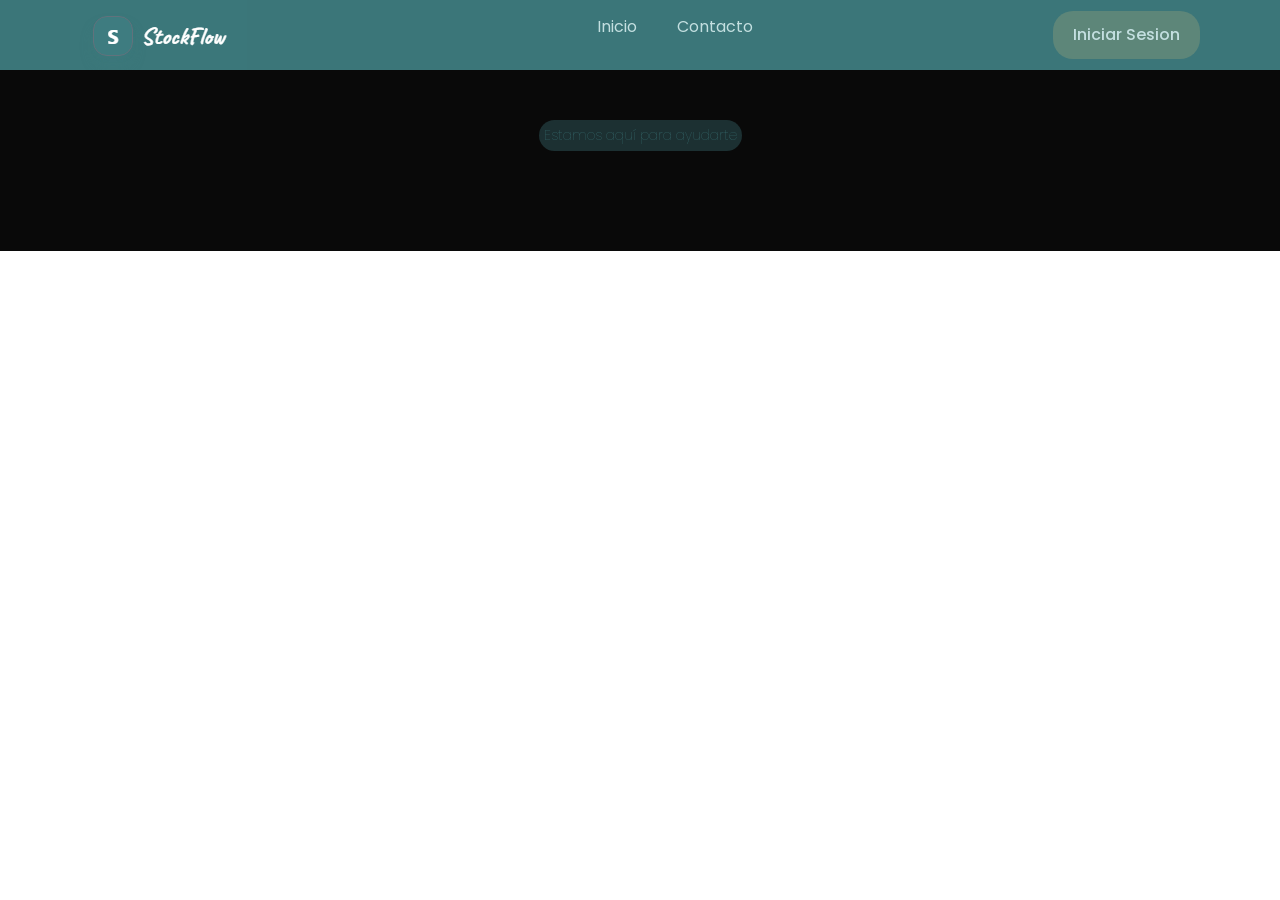
==== pages/contacto.html @ 435ba885 "creo otro html" ====
<!DOCTYPE html>
<html lang="en">
<head>
    <meta charset="UTF-8">
    <meta name="viewport" content="width=device-width, initial-scale=1.0">
    <link
        href="https://cdn.jsdelivr.net/npm/bootstrap@5.3.8/dist/css/bootstrap.min.css"
        rel="stylesheet"
        integrity="sha384-sRIl4kxILFvY47J16cr9ZwB07vP4J8+LH7qKQnuqkuIAvNWLzeN8tE5YBujZqJLB"
        crossorigin="anonymous"
    />
    <!--Fuente letras-->
    <link
        href="https://fonts.googleapis.com/css2?family=Poppins:wght@400;500&display=swap"
        rel="stylesheet"
    />
    <link href="https://fonts.googleapis.com/css2?family=Caveat:wght@400;600&display=swap" rel="stylesheet">
    <!--Conecto css-->
    <link rel="stylesheet" href="../css/main.css" />
    <title>Contactos</title>
</head>
<body>
    <header>
      <img src="../img/image.png" alt="LOGO" />
      <nav>
        <ul>
          <li><a href="../index.html">Inicio</a></li>
          <li><a href="#">Contacto</a></li>
        </ul>
      </nav>
      <div>iniciar sesion</div>
    </header>
    <main>
        <div class="texto-2">
            <p class="tienda">Estamos aquí para ayudarte</p>
        </div>
    </main>
    <script
      src="https://cdn.jsdelivr.net/npm/bootstrap@5.3.8/dist/js/bootstrap.bundle.min.js"
      integrity="sha384-FKyoEForCGlyvwx9Hj09JcYn3nv7wiPVlz7YYwJrWVcXK/BmnVDxM+D2scQbITxI"
      crossorigin="anonymous"
    ></script>
</body>
</html>
---- css/main.css ----
* {
  margin: 0;
  padding: 0;
  box-sizing: border-box;
}

header {
  background-color: #3B7679;
  display: flex;
  justify-content: space-between;
  align-items: center;
  padding: 0 70px;
}
header img {
  width: auto;
  margin-right: auto;
}
header nav {
  margin-right: auto;
}
header nav ul {
  font-family: "Poppins", sans-serif;
  display: flex;
  gap: 40px;
  list-style: none;
  margin-left: 60px;
  padding: 0;
}
header nav ul a {
  color: #c3dfe0;
  text-decoration: none;
  transition: all 0.2s ease;
}
header nav ul a:hover {
  color: white;
}
header div {
  text-transform: capitalize;
  background-color: #5D8679;
  color: #c3dfe0;
  margin: 10px;
  padding: 12px 20px;
  border-radius: 20px;
  font-family: "Poppins", sans-serif;
  font-weight: 500;
  transition: all 0.5s ease;
}
header div:hover {
  color: white;
}

main {
  background-color: #090909;
  display: flex;
  justify-content: space-between;
  align-items: center;
  gap: 40px;
  padding: 20px 20px 100px;
}
main .texto {
  display: flex;
  flex-direction: column;
  width: 50%;
  gap: 20px;
  padding-left: 150px;
  padding-bottom: 100px;
}
main .texto .tienda {
  font-family: "Poppins", sans-serif;
  font-weight: 10;
  max-width: 220px;
  background-color: #1C3032;
  color: #3B7679;
  margin-top: 30px;
  margin-bottom: 1px;
  padding: 5px 3px;
  border-radius: 50px;
}
main .texto button {
  margin-top: 40px;
}
main .texto .Producto {
  background-color: #3B7679;
  color: whitesmoke;
  max-width: 220px;
  margin: 10px;
  padding: 20px 35px;
  border-radius: 15px;
  font-family: "Poppins", sans-serif;
  font-weight: 650;
}
main .texto .Contactar {
  color: whitesmoke;
  max-width: 220px;
  margin: 10px;
  padding: 20px 35px;
  border-radius: 15px;
  font-family: "Poppins", sans-serif;
  font-weight: 650;
  background-color: transparent;
}
main h1 {
  font-family: "Poppins", sans-serif;
  font-weight: 700;
  margin-top: 70px;
  font-size: 60px;
  color: #3B7679;
}
main p {
  margin-top: 25px;
  max-width: 500px;
  font-family: "Poppins", sans-serif;
  font-weight: 700;
  line-height: 1.5;
  color: #c3dfe0;
}
main .col {
  background-color: #1C3032;
  color: #3B7679;
  max-width: 700px;
  margin: 1px;
  padding: 10px 20px;
  border-radius: 20px;
  margin-right: 20px;
  margin-top: 40px;
}

.Second {
  background-color: #090909;
  padding-bottom: 1px;
}
.Second h2 {
  padding-top: 50px;
  font-family: "Poppins", sans-serif;
  font-weight: 700;
  display: flex;
  justify-content: center;
  align-items: center;
  gap: 15px;
}
.Second h2 .normal {
  color: #c3dfe0;
}
.Second h2 .color {
  color: #3B7679;
}
.Second p {
  margin-top: 15px;
  font-family: "Poppins", sans-serif;
  font-weight: 300;
  display: flex;
  justify-content: center;
  align-items: center;
}
.Second .col-2 {
  background-color: #1C3032;
  color: #3B7679;
  max-width: 700px;
  margin: 1px;
  padding: 10px 20px;
  border-radius: 20px;
  margin-right: 90px;
  margin-top: 40px;
}
.Second .col-2 p {
  margin: 10px;
}
.Second .col-2 ul {
  text-align: center;
}
.Second .especifico {
  max-width: 500px;
  margin: 100px auto;
  padding: 0 20px;
  text-align: center;
  background-color: #5D8679;
  max-width: 700px;
  padding: 50px 150px;
  border-radius: 20px;
}
.Second .especifico span {
  font-size: 25px;
  font-family: "Poppins", sans-serif;
  font-weight: 700;
}
.Second .especifico p {
  font-size: 12px;
  font-family: "Poppins", sans-serif;
  font-weight: 300;
}
.Second .especifico .contactnow {
  margin-right: 18px;
  color: whitesmoke;
  max-width: 220px;
  margin: 10px;
  padding: 20px 35px;
  border-radius: 15px;
  font-family: "Poppins", sans-serif;
  font-weight: 650;
  background-color: #1C3032;
}

.imagen {
  width: 50%;
  margin-right: 100px;
}
.imagen img {
  width: 100%;
  height: auto;
  padding: 30px 20px 20px 20px;
}

.separador {
  background-color: #3B7679;
  height: 1px;
}

footer {
  background-color: #090909;
}
footer p {
  margin: 0;
  color: #c3dfe0;
  font-size: 20px;
  text-align: center;
}
footer p span {
  font-family: "Caveat", cursive;
}

main .texto-2 {
  display: flex;
  flex-direction: column;
  width: 50%;
  margin: 0 auto;
  text-align: center;
  gap: 20px;
  font-size: 14px;
}
main .tienda {
  font-family: "Poppins", sans-serif;
  font-weight: 10;
  max-width: 220px;
  background-color: #1C3032;
  color: #3B7679;
  margin: 30px auto 0 auto;
  padding: 5px 5px;
  border-radius: 50px;
}

/*# sourceMappingURL=main.css.map */
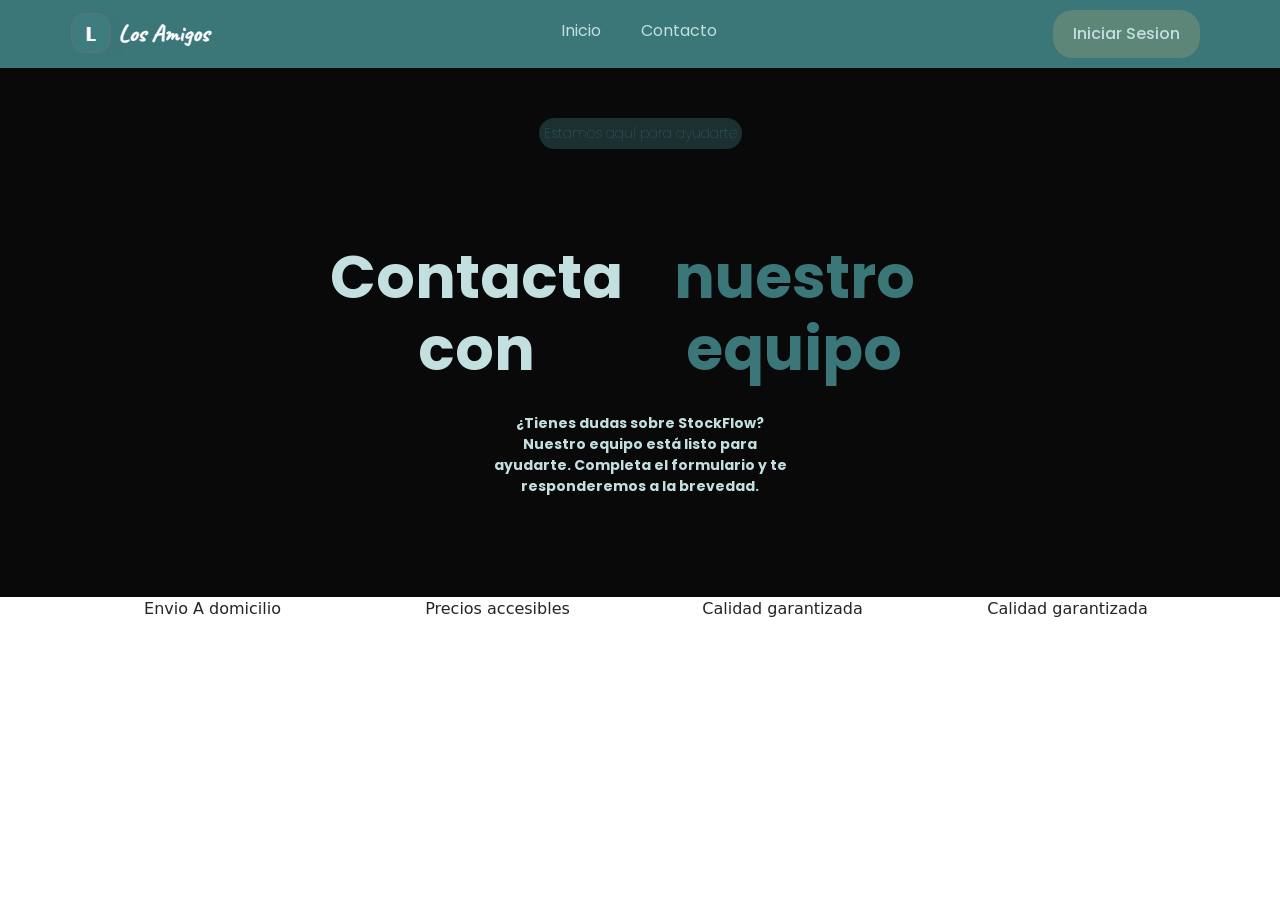
==== commit 9ff77f61: "correcion de estilos" ====
--- a/pages/contacto.html
+++ b/pages/contacto.html
@@ -1,27 +1,30 @@
-<!DOCTYPE html>
+<!doctype html>
 <html lang="en">
-<head>
-    <meta charset="UTF-8">
-    <meta name="viewport" content="width=device-width, initial-scale=1.0">
+  <head>
+    <meta charset="UTF-8" />
+    <meta name="viewport" content="width=device-width, initial-scale=1.0" />
     <link
-        href="https://cdn.jsdelivr.net/npm/bootstrap@5.3.8/dist/css/bootstrap.min.css"
-        rel="stylesheet"
-        integrity="sha384-sRIl4kxILFvY47J16cr9ZwB07vP4J8+LH7qKQnuqkuIAvNWLzeN8tE5YBujZqJLB"
-        crossorigin="anonymous"
+      href="https://cdn.jsdelivr.net/npm/bootstrap@5.3.8/dist/css/bootstrap.min.css"
+      rel="stylesheet"
+      integrity="sha384-sRIl4kxILFvY47J16cr9ZwB07vP4J8+LH7qKQnuqkuIAvNWLzeN8tE5YBujZqJLB"
+      crossorigin="anonymous"
     />
     <!--Fuente letras-->
     <link
-        href="https://fonts.googleapis.com/css2?family=Poppins:wght@400;500&display=swap"
-        rel="stylesheet"
+      href="https://fonts.googleapis.com/css2?family=Poppins:wght@400;500&display=swap"
+      rel="stylesheet"
     />
-    <link href="https://fonts.googleapis.com/css2?family=Caveat:wght@400;600&display=swap" rel="stylesheet">
+    <link
+      href="https://fonts.googleapis.com/css2?family=Caveat:wght@400;600&display=swap"
+      rel="stylesheet"
+    />
     <!--Conecto css-->
     <link rel="stylesheet" href="../css/main.css" />
     <title>Contactos</title>
-</head>
-<body>
+  </head>
+  <body>
     <header>
-      <img src="../img/image.png" alt="LOGO" />
+      <img src="../img/Img header.png" alt="LOGO" />
       <nav>
         <ul>
           <li><a href="../index.html">Inicio</a></li>
@@ -31,14 +34,30 @@
       <div>iniciar sesion</div>
     </header>
     <main>
-        <div class="texto-2">
-            <p class="tienda">Estamos aquí para ayudarte</p>
-        </div>
+      <div class="texto-2">
+        <p class="tienda">Estamos aquí para ayudarte</p>
+        <h1>
+          <span class="normal">Contacta con</span>
+          <span class="color">nuestro equipo</span>
+        </h1>
+        <p class="texto-2">
+          ¿Tienes dudas sobre StockFlow? Nuestro equipo está listo para
+          ayudarte. Completa el formulario y te responderemos a la brevedad.
+        </p>
+      </div>
     </main>
+    <div class="container text-center">
+      <div class="row justify-content-center g-">
+        <div class="col">Envio A domicilio</div>
+        <div class="col">Precios accesibles</div>
+        <div class="col">Calidad garantizada</div>
+        <div class="col">Calidad garantizada</div>
+      </div>
+    </div>
     <script
       src="https://cdn.jsdelivr.net/npm/bootstrap@5.3.8/dist/js/bootstrap.bundle.min.js"
       integrity="sha384-FKyoEForCGlyvwx9Hj09JcYn3nv7wiPVlz7YYwJrWVcXK/BmnVDxM+D2scQbITxI"
       crossorigin="anonymous"
     ></script>
-</body>
-</html>+  </body>
+</html>
--- a/css/main.css
+++ b/css/main.css
@@ -23,7 +23,8 @@
   display: flex;
   gap: 40px;
   list-style: none;
-  margin-left: 60px;
+  margin-top: 10px;
+  text-align: center;
   padding: 0;
 }
 header nav ul a {
@@ -76,8 +77,15 @@
   padding: 5px 3px;
   border-radius: 50px;
 }
+main .texto h1 {
+  align-self: flex-start;
+}
 main .texto button {
   margin-top: 40px;
+}
+main .texto button a {
+  color: inherit;
+  text-decoration: none;
 }
 main .texto .Producto {
   background-color: #3B7679;
@@ -90,14 +98,16 @@
   font-weight: 650;
 }
 main .texto .Contactar {
+  display: inline-block;
+  text-decoration: none;
+  color: inherit;
   color: whitesmoke;
   max-width: 220px;
   margin: 10px;
   padding: 20px 35px;
   border-radius: 15px;
-  font-family: "Poppins", sans-serif;
-  font-weight: 650;
   background-color: transparent;
+  border: 2px solid #3B7679;
 }
 main h1 {
   font-family: "Poppins", sans-serif;
@@ -163,10 +173,10 @@
   margin-top: 40px;
 }
 .Second .col-2 p {
-  margin: 10px;
+  text-align: center;
 }
 .Second .col-2 ul {
-  text-align: center;
+  text-align: left;
 }
 .Second .especifico {
   max-width: 500px;
@@ -178,18 +188,27 @@
   padding: 50px 150px;
   border-radius: 20px;
 }
-.Second .especifico span {
+.Second .especifico div {
+  display: flex;
+  justify-content: center;
+  align-items: center;
+}
+.Second .especifico div a {
+  color: inherit;
+  text-decoration: none;
+}
+.Second .especifico div span {
   font-size: 25px;
   font-family: "Poppins", sans-serif;
   font-weight: 700;
 }
-.Second .especifico p {
+.Second .especifico div p {
   font-size: 12px;
   font-family: "Poppins", sans-serif;
   font-weight: 300;
 }
-.Second .especifico .contactnow {
-  margin-right: 18px;
+.Second .especifico div .contactnow {
+  margin-right: 25px;
   color: whitesmoke;
   max-width: 220px;
   margin: 10px;
@@ -240,12 +259,26 @@
 main .tienda {
   font-family: "Poppins", sans-serif;
   font-weight: 10;
-  max-width: 220px;
   background-color: #1C3032;
   color: #3B7679;
   margin: 30px auto 0 auto;
   padding: 5px 5px;
   border-radius: 50px;
 }
+main h1 {
+  padding-top: 2px;
+  font-family: "Poppins", sans-serif;
+  font-weight: 700;
+  display: flex;
+  justify-content: center;
+  align-items: center;
+  gap: 15px;
+}
+main h1 .normal {
+  color: #c3dfe0;
+}
+main h1 .color {
+  color: #3B7679;
+}
 
 /*# sourceMappingURL=main.css.map */
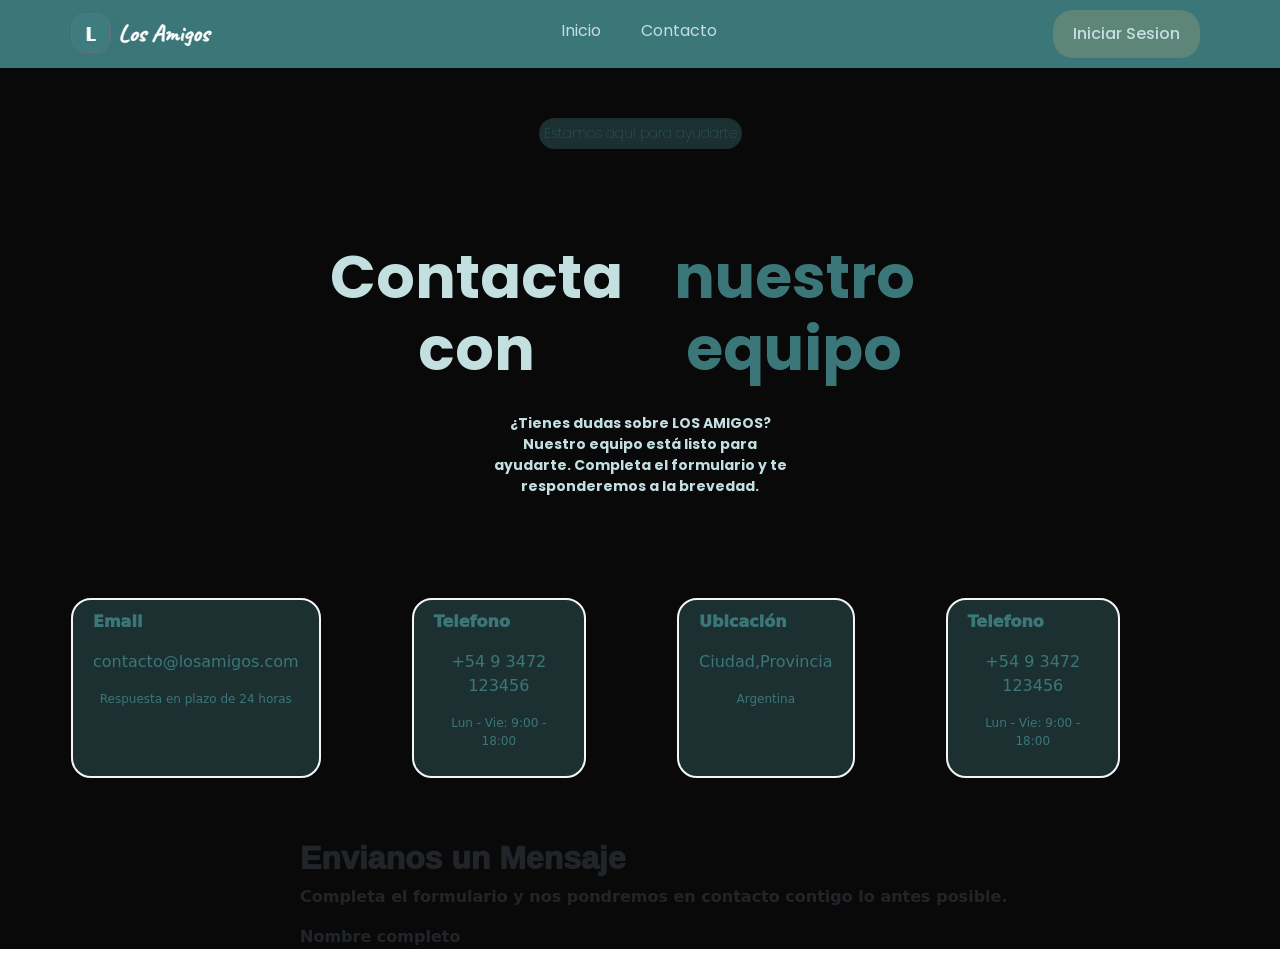
==== commit 692fa005: "empiezo contactos" ====
--- a/pages/contacto.html
+++ b/pages/contacto.html
@@ -3,6 +3,9 @@
   <head>
     <meta charset="UTF-8" />
     <meta name="viewport" content="width=device-width, initial-scale=1.0" />
+    <!--SEO-->
+    <meta name="description" content="Contactá a Los Amigos en Marcos Juárez, Córdoba. Envianos tu consulta y te respondemos a la brevedad. Envío a domicilio disponible." />
+    <meta name="keywords" content="contacto, Los Amigos, Marcos Juárez, consultas, envío a domicilio, tienda Córdoba" />
     <link
       href="https://cdn.jsdelivr.net/npm/bootstrap@5.3.8/dist/css/bootstrap.min.css"
       rel="stylesheet"
@@ -20,7 +23,7 @@
     />
     <!--Conecto css-->
     <link rel="stylesheet" href="../css/main.css" />
-    <title>Contactos</title>
+    <title>Contacto | Los Amigos Marcos Juárez</title>
   </head>
   <body>
     <header>
@@ -41,19 +44,44 @@
           <span class="color">nuestro equipo</span>
         </h1>
         <p class="texto-2">
-          ¿Tienes dudas sobre StockFlow? Nuestro equipo está listo para
+          ¿Tienes dudas sobre LOS AMIGOS? Nuestro equipo está listo para
           ayudarte. Completa el formulario y te responderemos a la brevedad.
         </p>
       </div>
     </main>
-    <div class="container text-center">
-      <div class="row justify-content-center g-">
-        <div class="col">Envio A domicilio</div>
-        <div class="col">Precios accesibles</div>
-        <div class="col">Calidad garantizada</div>
-        <div class="col">Calidad garantizada</div>
+    <section class="info">
+      <div class="container text-center">
+        <div class="row justify-content-center">
+          <div class="col">
+            <p class="name">Email</p>
+            <p>contacto@losamigos.com</p>
+            <p class="extra">Respuesta en plazo de 24 horas</p>
+          </div>
+          <div class="col">
+            <p class="name">Telefono</p>
+            <p>+54 9 3472 123456</p>
+            <p class="extra">Lun - Vie: 9:00 - 18:00</p>
+          </div>
+          <div class="col">
+            <p class="name">Ubicación</p>
+            <p>Ciudad,Provincia</p>
+            <p class="extra">Argentina</p>
+          </div>
+          <div class="col">
+            <p class="name">Telefono</p>
+            <p>+54 9 3472 123456</p>
+            <p class="extra">Lun - Vie: 9:00 - 18:00</p>
+          </div>
+        </div>
       </div>
-    </div>
+    </section>
+    <section class="info">
+        <div>
+            <h2 class="h-info">Envianos un Mensaje</h2>
+            <p class="formulario-texto">Completa el formulario y nos pondremos en contacto contigo lo antes posible.</p>
+            <p class="formulario-texto">Nombre completo</p>
+        </div>
+    </section>
     <script
       src="https://cdn.jsdelivr.net/npm/bootstrap@5.3.8/dist/js/bootstrap.bundle.min.js"
       integrity="sha384-FKyoEForCGlyvwx9Hj09JcYn3nv7wiPVlz7YYwJrWVcXK/BmnVDxM+D2scQbITxI"
--- a/css/main.css
+++ b/css/main.css
@@ -281,4 +281,41 @@
   color: #3B7679;
 }
 
+.info {
+  background-color: #090909;
+}
+
+.col {
+  border: 2px solid whitesmoke;
+  background-color: #1C3032;
+  color: #3B7679;
+  max-width: 700px;
+  margin: 1px;
+  padding: 10px 20px;
+  border-radius: 20px;
+  margin-right: 90px;
+  margin-top: 40px p;
+  margin-top-text-align: center;
+}
+.col .name {
+  font-weight: 1000;
+  text-align: left;
+}
+.col .extra {
+  text-align: center;
+  font-size: 12px;
+}
+
+.h-info {
+  padding-top: 60px;
+  padding-left: 300px;
+  font-family: "Poppins", sans-serif;
+  font-weight: 1000;
+}
+
+.formulario-texto {
+  padding-left: 300px;
+  font-weight: 700;
+}
+
 /*# sourceMappingURL=main.css.map */
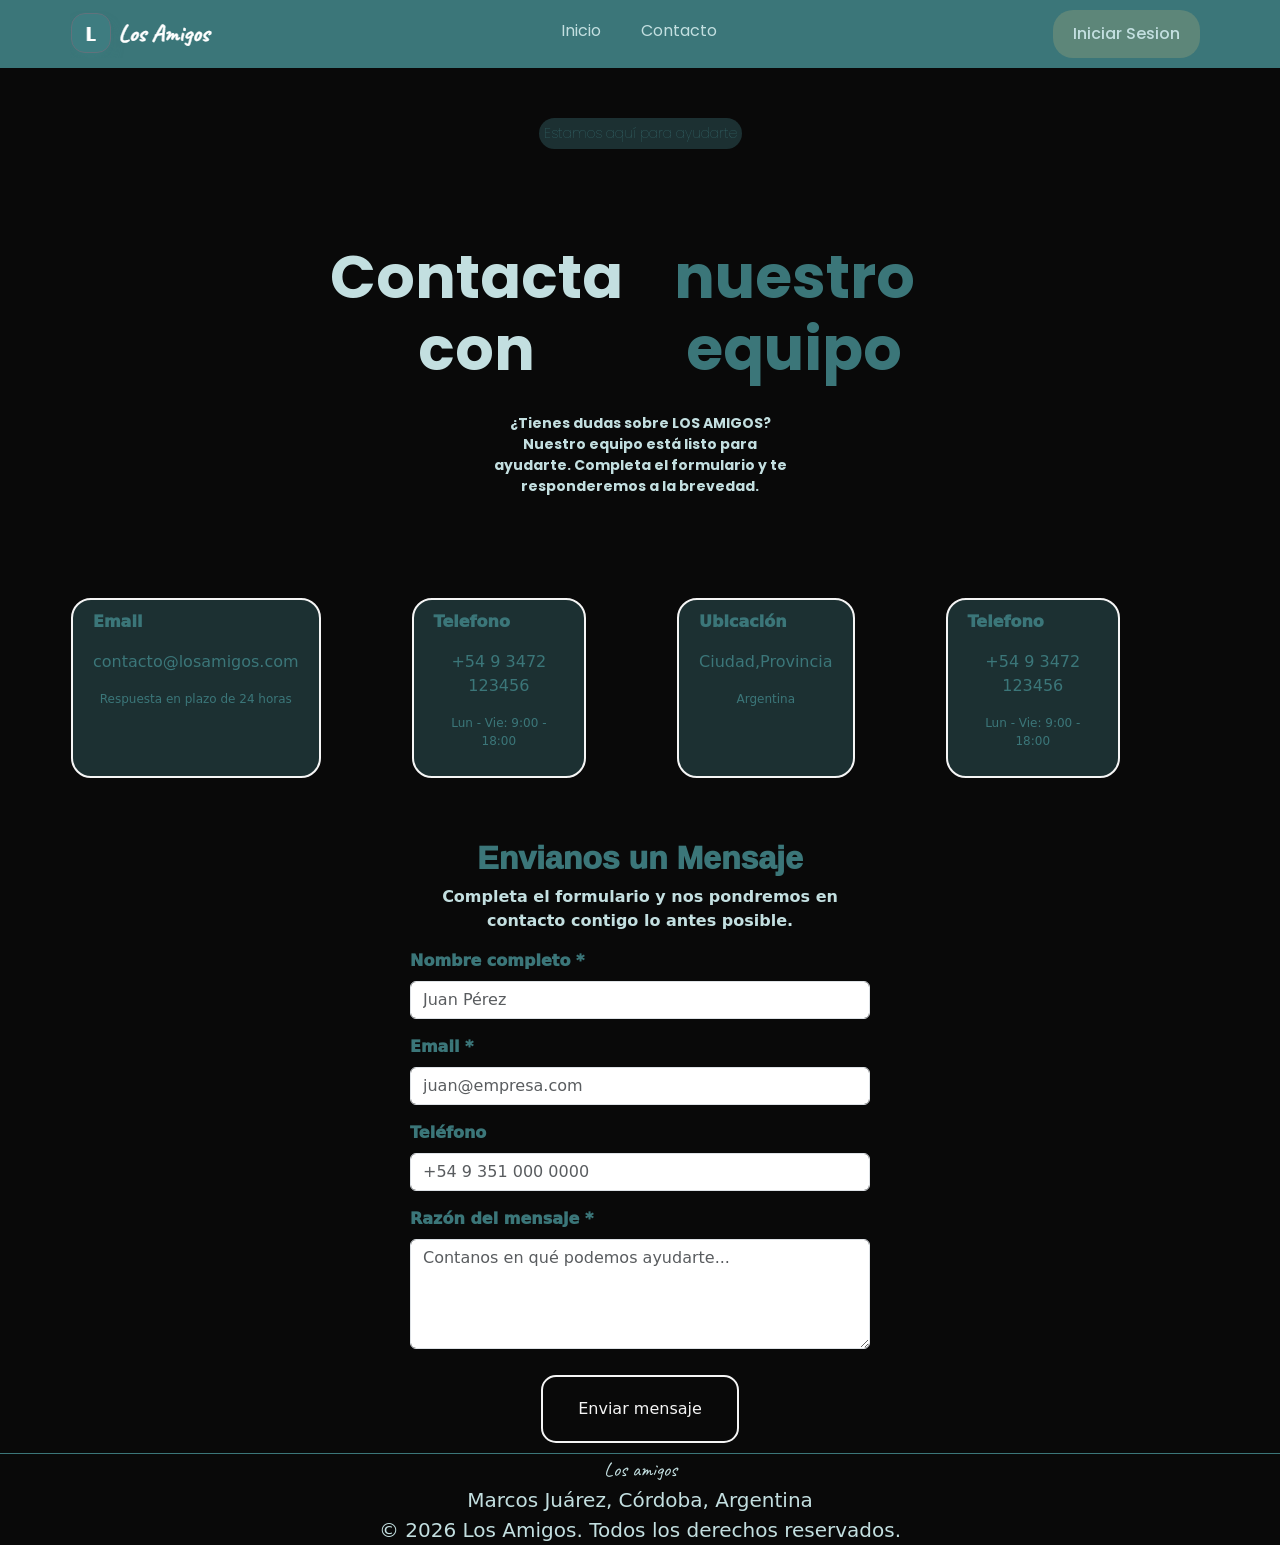
==== commit e2478d57: "form boostrap" ====
--- a/pages/contacto.html
+++ b/pages/contacto.html
@@ -4,8 +4,14 @@
     <meta charset="UTF-8" />
     <meta name="viewport" content="width=device-width, initial-scale=1.0" />
     <!--SEO-->
-    <meta name="description" content="Contactá a Los Amigos en Marcos Juárez, Córdoba. Envianos tu consulta y te respondemos a la brevedad. Envío a domicilio disponible." />
-    <meta name="keywords" content="contacto, Los Amigos, Marcos Juárez, consultas, envío a domicilio, tienda Córdoba" />
+    <meta
+      name="description"
+      content="Contactá a Los Amigos en Marcos Juárez, Córdoba. Envianos tu consulta y te respondemos a la brevedad. Envío a domicilio disponible."
+    />
+    <meta
+      name="keywords"
+      content="contacto, Los Amigos, Marcos Juárez, consultas, envío a domicilio, tienda Córdoba"
+    />
     <link
       href="https://cdn.jsdelivr.net/npm/bootstrap@5.3.8/dist/css/bootstrap.min.css"
       rel="stylesheet"
@@ -75,13 +81,70 @@
         </div>
       </div>
     </section>
-    <section class="info">
-        <div>
-            <h2 class="h-info">Envianos un Mensaje</h2>
-            <p class="formulario-texto">Completa el formulario y nos pondremos en contacto contigo lo antes posible.</p>
-            <p class="formulario-texto">Nombre completo</p>
-        </div>
+    <section class="info-formulario">
+      <div class="formulario-contenedor">
+        <h2 class="h-info">Envianos un Mensaje</h2>
+        <p class="formulario-texto">
+          Completa el formulario y nos pondremos en contacto contigo lo antes
+          posible.
+        </p>
+        <!--boostrap-->
+        <form>
+          <div class="mb-3">
+            <label for="nombre" class="form-label">Nombre completo *</label>
+            <input
+              type="text"
+              class="form-control"
+              id="nombre"
+              placeholder="Juan Pérez"
+              required
+            />
+          </div>
+
+          <div class="mb-3">
+            <label for="email" class="form-label">Email *</label>
+            <input
+              type="email"
+              class="form-control"
+              id="email"
+              placeholder="juan@empresa.com"
+              required
+            />
+          </div>
+
+          <div class="mb-3">
+            <label for="telefono" class="form-label">Teléfono</label>
+            <input
+              type="tel"
+              class="form-control"
+              id="telefono"
+              placeholder="+54 9 351 000 0000"
+            />
+          </div>
+
+          <div class="mb-3">
+            <label for="mensaje" class="form-label">Razón del mensaje *</label>
+            <textarea
+              class="form-control"
+              id="mensaje"
+              rows="4"
+              placeholder="Contanos en qué podemos ayudarte..."
+              required
+            ></textarea>
+          </div>
+
+          <button type="submit" class="btn-enviar">Enviar mensaje</button>
+        </form>
+      </div>
     </section>
+    <div class="separador">
+
+    </div>
+    <footer>
+        <p><span>Los amigos</span></p>
+        <p>Marcos Juárez, Córdoba, Argentina</p>
+        <p>© 2026 Los Amigos. Todos los derechos reservados.</p>
+    </footer>
     <script
       src="https://cdn.jsdelivr.net/npm/bootstrap@5.3.8/dist/js/bootstrap.bundle.min.js"
       integrity="sha384-FKyoEForCGlyvwx9Hj09JcYn3nv7wiPVlz7YYwJrWVcXK/BmnVDxM+D2scQbITxI"
--- a/css/main.css
+++ b/css/main.css
@@ -307,15 +307,44 @@
 }
 
 .h-info {
+  color: #3B7679;
   padding-top: 60px;
-  padding-left: 300px;
+  text-align: center;
   font-family: "Poppins", sans-serif;
   font-weight: 1000;
 }
 
 .formulario-texto {
-  padding-left: 300px;
-  font-weight: 700;
+  color: #c3dfe0;
+  text-align: center;
+  font-weight: 700;
+}
+
+.info-formulario {
+  background-color: #090909;
+}
+.info-formulario .form-label {
+  font-weight: 1000;
+  color: #3B7679;
+}
+.info-formulario .formulario-contenedor {
+  max-width: 500px;
+  margin: 0 auto;
+  padding: 0 20px;
+}
+.info-formulario form {
+  display: flex;
+  flex-direction: column;
+}
+.info-formulario .btn-enviar {
+  align-self: center;
+  border: 2px solid whitesmoke;
+  background-color: transparent;
+  color: whitesmoke;
+  max-width: 220px;
+  margin: 10px;
+  padding: 20px 35px;
+  border-radius: 15px;
 }
 
 /*# sourceMappingURL=main.css.map */
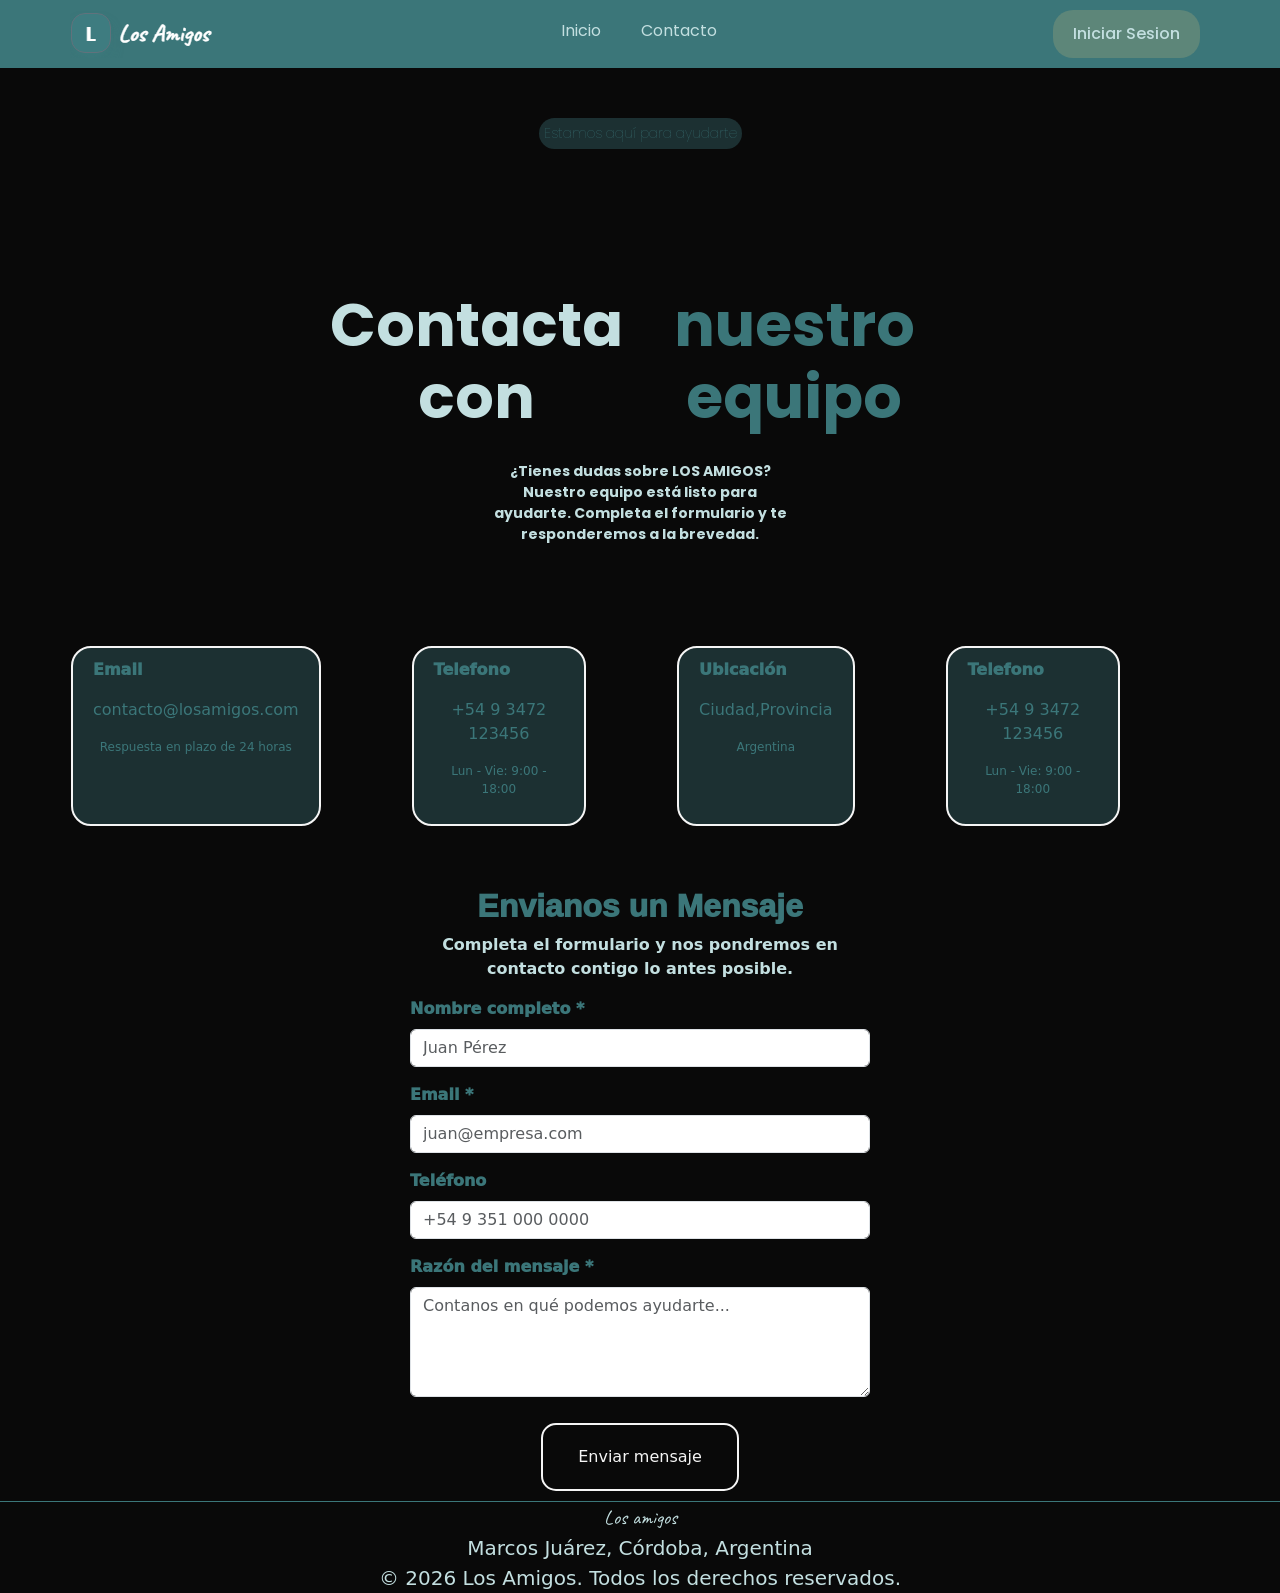
==== commit 8a7c4c16: "correcion, crecion de inicio html" ====
--- a/pages/contacto.html
+++ b/pages/contacto.html
@@ -40,7 +40,7 @@
           <li><a href="#">Contacto</a></li>
         </ul>
       </nav>
-      <div>iniciar sesion</div>
+      <div><a href="Iniciar sesion.html">iniciar sesion</a></div>
     </header>
     <main>
       <div class="texto-2">
--- a/css/main.css
+++ b/css/main.css
@@ -2,6 +2,11 @@
   margin: 0;
   padding: 0;
   box-sizing: border-box;
+}
+
+a {
+  color: inherit;
+  text-decoration: none;
 }
 
 header {
@@ -347,4 +352,17 @@
   border-radius: 15px;
 }
 
+main h1 {
+  padding-top: 50px;
+  font-family: "Poppins", sans-serif;
+  font-weight: 700;
+  gap: 15px;
+}
+main p .normal {
+  color: #c3dfe0;
+}
+main p .color {
+  color: #3B7679;
+}
+
 /*# sourceMappingURL=main.css.map */
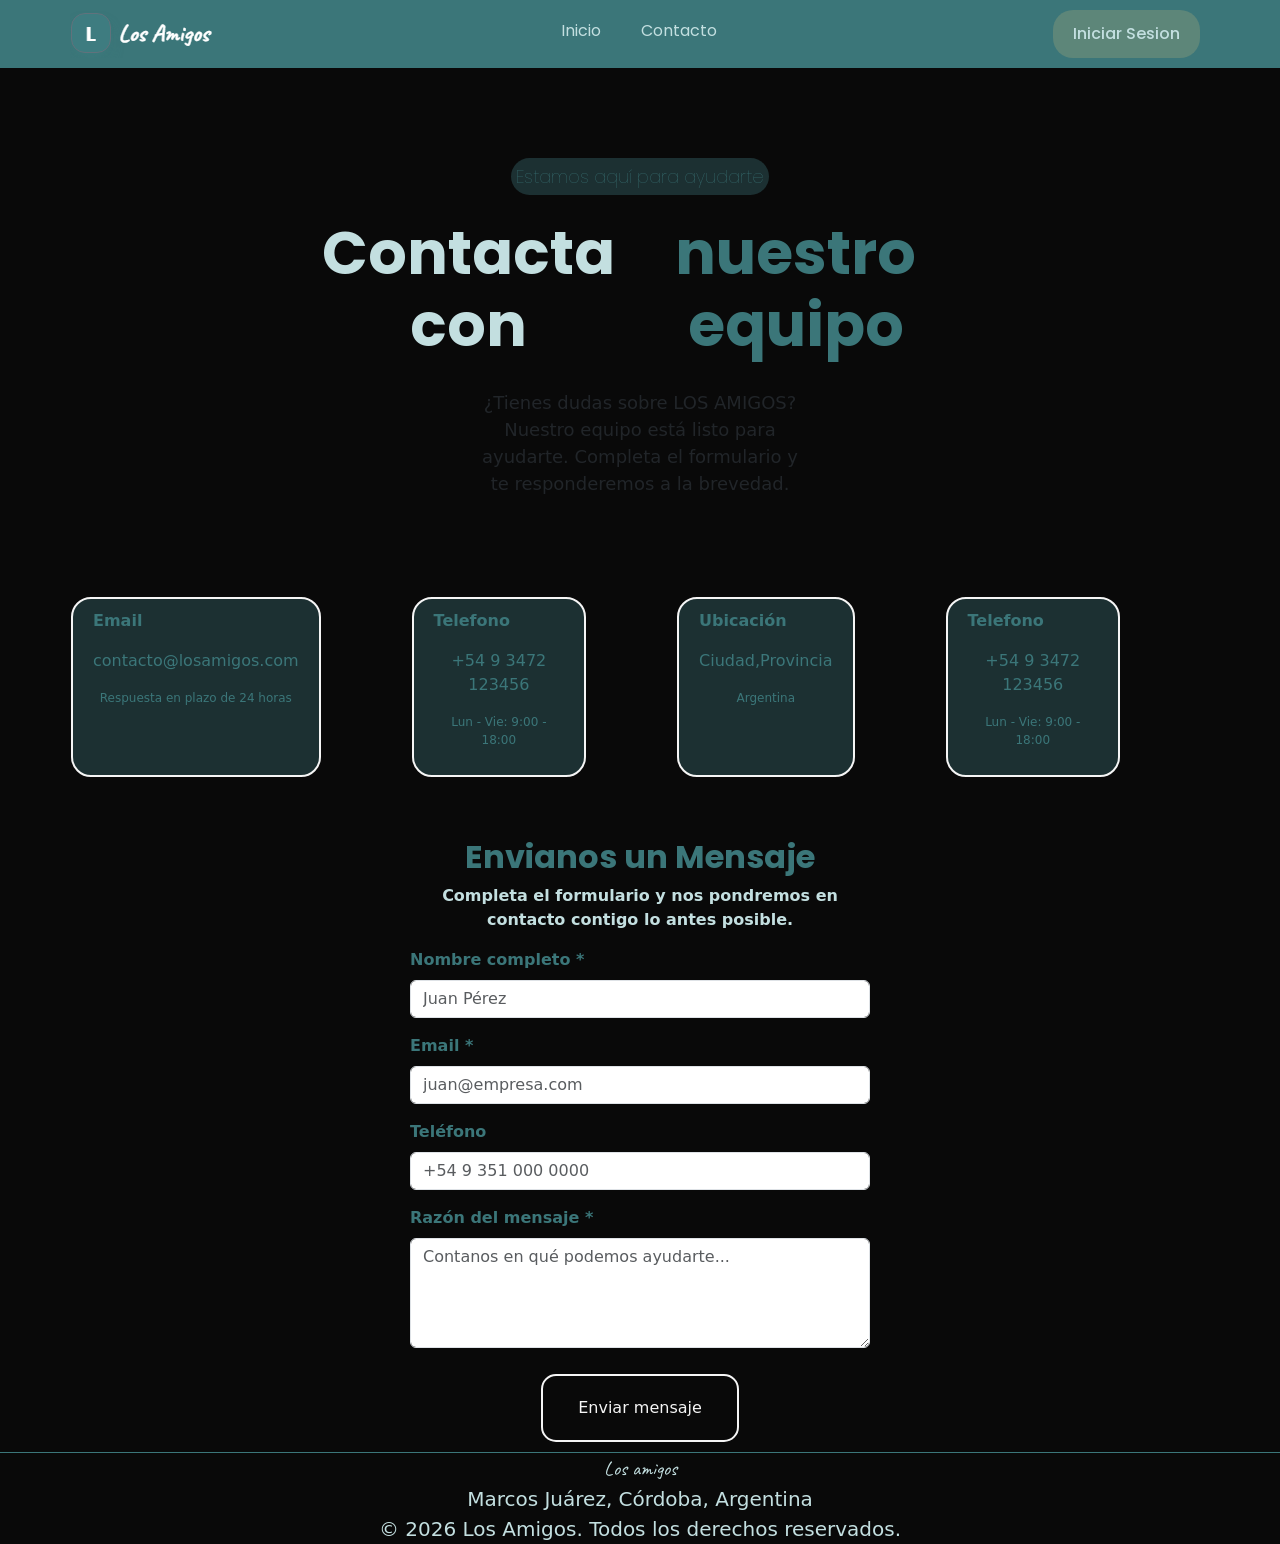
==== commit cdeec7e6: "Correcion de jerarquia y colores" ====
--- a/pages/contacto.html
+++ b/pages/contacto.html
@@ -42,10 +42,10 @@
       </nav>
       <div><a href="Iniciar sesion.html">iniciar sesion</a></div>
     </header>
-    <main>
+    <main class="contact-styles">
       <div class="texto-2">
         <p class="tienda">Estamos aquí para ayudarte</p>
-        <h1>
+        <h1 class="our-team">
           <span class="normal">Contacta con</span>
           <span class="color">nuestro equipo</span>
         </h1>
--- a/css/main.css
+++ b/css/main.css
@@ -60,8 +60,7 @@
   display: flex;
   justify-content: space-between;
   align-items: center;
-  gap: 40px;
-  padding: 20px 20px 100px;
+  min-height: 100vh;
 }
 main .texto {
   display: flex;
@@ -84,13 +83,19 @@
 }
 main .texto h1 {
   align-self: flex-start;
-}
-main .texto button {
-  margin-top: 40px;
-}
-main .texto button a {
-  color: inherit;
-  text-decoration: none;
+  font-family: "Poppins", sans-serif;
+  font-weight: 700;
+  margin-top: 70px;
+  font-size: 60px;
+  color: #3B7679;
+}
+main .texto p {
+  margin-top: 25px;
+  max-width: 500px;
+  font-family: "Poppins", sans-serif;
+  font-weight: 700;
+  line-height: 1.5;
+  color: #c3dfe0;
 }
 main .texto .Producto {
   background-color: #3B7679;
@@ -114,21 +119,6 @@
   background-color: transparent;
   border: 2px solid #3B7679;
 }
-main h1 {
-  font-family: "Poppins", sans-serif;
-  font-weight: 700;
-  margin-top: 70px;
-  font-size: 60px;
-  color: #3B7679;
-}
-main p {
-  margin-top: 25px;
-  max-width: 500px;
-  font-family: "Poppins", sans-serif;
-  font-weight: 700;
-  line-height: 1.5;
-  color: #c3dfe0;
-}
 main .col {
   background-color: #1C3032;
   color: #3B7679;
@@ -193,6 +183,16 @@
   padding: 50px 150px;
   border-radius: 20px;
 }
+.Second .especifico span {
+  font-size: 25px;
+  font-family: "Poppins", sans-serif;
+  font-weight: 700;
+}
+.Second .especifico p {
+  font-size: 12px;
+  font-family: "Poppins", sans-serif;
+  font-weight: 300;
+}
 .Second .especifico div {
   display: flex;
   justify-content: center;
@@ -202,17 +202,7 @@
   color: inherit;
   text-decoration: none;
 }
-.Second .especifico div span {
-  font-size: 25px;
-  font-family: "Poppins", sans-serif;
-  font-weight: 700;
-}
-.Second .especifico div p {
-  font-size: 12px;
-  font-family: "Poppins", sans-serif;
-  font-weight: 300;
-}
-.Second .especifico div .contactnow {
+.Second .especifico .contactnow {
   margin-right: 25px;
   color: whitesmoke;
   max-width: 220px;
@@ -252,16 +242,20 @@
   font-family: "Caveat", cursive;
 }
 
-main .texto-2 {
+.contact-styles {
+  min-height: auto;
+  padding: 60px 0;
+}
+.contact-styles .texto-2 {
   display: flex;
   flex-direction: column;
   width: 50%;
   margin: 0 auto;
   text-align: center;
   gap: 20px;
-  font-size: 14px;
-}
-main .tienda {
+  font-size: 18px;
+}
+.contact-styles .tienda {
   font-family: "Poppins", sans-serif;
   font-weight: 10;
   background-color: #1C3032;
@@ -270,7 +264,8 @@
   padding: 5px 5px;
   border-radius: 50px;
 }
-main h1 {
+.contact-styles .our-team {
+  font-size: 60px;
   padding-top: 2px;
   font-family: "Poppins", sans-serif;
   font-weight: 700;
@@ -279,18 +274,17 @@
   align-items: center;
   gap: 15px;
 }
-main h1 .normal {
-  color: #c3dfe0;
-}
-main h1 .color {
+.contact-styles .our-team .normal {
+  color: #c3dfe0;
+}
+.contact-styles .our-team .color {
   color: #3B7679;
 }
 
 .info {
   background-color: #090909;
 }
-
-.col {
+.info .col {
   border: 2px solid whitesmoke;
   background-color: #1C3032;
   color: #3B7679;
@@ -299,43 +293,43 @@
   padding: 10px 20px;
   border-radius: 20px;
   margin-right: 90px;
-  margin-top: 40px p;
-  margin-top-text-align: center;
-}
-.col .name {
-  font-weight: 1000;
+  margin-top: 40px;
+}
+.info .col p {
+  text-align: center;
+}
+.info .col .name {
+  font-weight: 700;
   text-align: left;
 }
-.col .extra {
+.info .col .extra {
   text-align: center;
   font-size: 12px;
 }
 
-.h-info {
+.info-formulario {
+  background-color: #090909;
+}
+.info-formulario .h-info {
   color: #3B7679;
   padding-top: 60px;
   text-align: center;
   font-family: "Poppins", sans-serif;
-  font-weight: 1000;
-}
-
-.formulario-texto {
-  color: #c3dfe0;
-  text-align: center;
-  font-weight: 700;
-}
-
-.info-formulario {
-  background-color: #090909;
-}
-.info-formulario .form-label {
-  font-weight: 1000;
-  color: #3B7679;
+  font-weight: 700;
+}
+.info-formulario .formulario-texto {
+  color: #c3dfe0;
+  text-align: center;
+  font-weight: 700;
 }
 .info-formulario .formulario-contenedor {
   max-width: 500px;
   margin: 0 auto;
   padding: 0 20px;
+}
+.info-formulario .form-label {
+  font-weight: 700;
+  color: #3B7679;
 }
 .info-formulario form {
   display: flex;
@@ -352,17 +346,88 @@
   border-radius: 15px;
 }
 
-main h1 {
+.login-page {
+  background-color: #090909;
+  min-height: 100vh;
+}
+.login-page .login-container {
+  display: flex;
+  justify-content: space-between;
+  align-items: center;
+  padding: 60px 60px 60px 200px;
+  gap: 40px;
+}
+.login-page .login-left {
+  font-size: 20px;
+  padding-left: 100px;
+  width: 50%;
+  display: flex;
+  flex-direction: column;
+  gap: 15px;
+}
+.login-page .login-left h1 {
+  color: #3B7679;
+  font-size: 100px;
   padding-top: 50px;
-  font-family: "Poppins", sans-serif;
-  font-weight: 700;
-  gap: 15px;
-}
-main p .normal {
-  color: #c3dfe0;
-}
-main p .color {
-  color: #3B7679;
+  padding-right: 70px;
+  font-family: "Poppins", sans-serif;
+  font-weight: 700;
+  gap: 15px;
+}
+.login-page .login-left p .normal {
+  color: #c3dfe0;
+}
+.login-page .login-left p .color {
+  color: #3B7679;
+}
+.login-page .login-right {
+  width: 50%;
+  background-color: #5D8679;
+  border-radius: 20px;
+  border: 2px solid whitesmoke;
+  padding: 40px;
+  display: flex;
+  flex-direction: column;
+  gap: 15px;
+}
+.login-page .login-right h2 {
+  font-family: "Poppins", sans-serif;
+  font-weight: 600;
+  color: #c3dfe0;
+}
+.login-page .login-right p {
+  color: #c3dfe0;
+}
+.login-page .login-right form {
+  display: flex;
+  flex-direction: column;
+  gap: 15px;
+}
+.login-page .login-right .mb-3 {
+  display: flex;
+  flex-direction: column;
+  gap: 5px;
+}
+.login-page .login-right .mb-3 .form-label {
+  color: #c3dfe0;
+  font-weight: 600;
+}
+.login-page .login-right .mb-3 input {
+  padding: 10px;
+  border-radius: 8px;
+  border: 1px solid whitesmoke;
+  background-color: rgba(95, 95, 95, 0.39);
+  color: #c3dfe0;
+}
+.login-page .login-right .btn-login {
+  align-self: center;
+  color: whitesmoke;
+  max-width: 220px;
+  margin: 10px;
+  padding: 20px 35px;
+  border-radius: 15px;
+  background-color: #3B7679;
+  color: #c3dfe0;
 }
 
 /*# sourceMappingURL=main.css.map */
